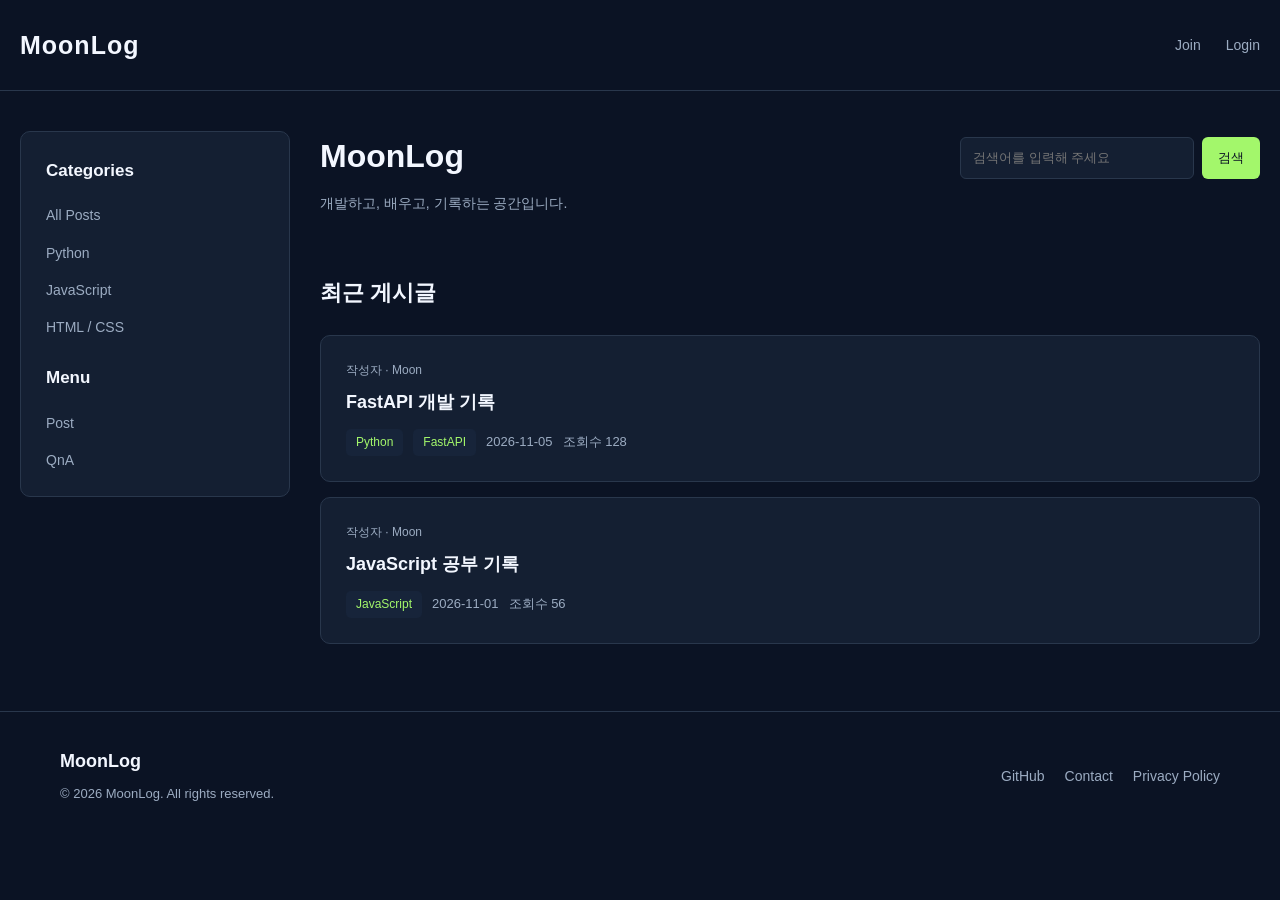
==== index.html @ 754619cf "Add index.html" ====
<!DOCTYPE html>
<html lang="ko">
<head>
    <meta charset="UTF-8">
    <meta name="viewport" content="width=device-width, initial-scale=1.0">
    <title>MoonLog</title>
    <link rel="stylesheet" href="./css/index.css">
</head>
<body>

    <!-- 공통 헤더 -->
    <header id="header"></header>

    <div class="layout">

        <!-- 공통 사이드 메뉴 -->
        <aside id="sidebar"></aside>

        <!-- 페이지별 내용 -->
        <main>
            <section class="intro">
                <div id="top-title">
                    <div>
                        <h2>MoonLog</h2>
                        <p>개발하고, 배우고, 기록하는 공간입니다.</p>
                    </div>

                    <form action="#" method="GET">
                        <div id="search-bar">
                            <input type="text" placeholder="검색어를 입력해 주세요">
                            <input type="submit" value="검색">
                        </div>
                    </form>
                </div>
            </section>

            <section class="posts">
                <h2>최근 게시글</h2>

                <article>
                    <span class="post-author">작성자 · Moon</span>
                    <h3><a href="#">FastAPI 개발 기록</a></h3>
                    <div class="post-info">
                        <span class="tag">Python</span>
                        <span class="tag">FastAPI</span>
                        <span>2026-11-05</span>
                        <span>조회수 128</span>
                    </div>
                </article>

                <article>
                    <span class="post-author">작성자 · Moon</span>
                    <h3><a href="#">JavaScript 공부 기록</a></h3>
                    <div class="post-info">
                        <span class="tag">JavaScript</span>
                        <span>2026-11-01</span>
                        <span>조회수 56</span>
                    </div>
                </article>
            </section>
        </main>
    </div>

    <!-- 공통 푸터 -->
    <footer id="footer"></footer>

    <script src="./js/components/common.js"></script>
</body>
</html>
---- css/index.css ----
/* =========================
   색상 설정
========================= */
:root {
    --bg: #0b1324;
    --panel: #141f32;
    --panel2: #17243a;
    --line: #29374c;
    --text: #f3f7ff;
    --muted: #9cacc2;
    --accent: #a3f76b;
    --aqua: #71d8db;
}

/* =========================
   기본 설정
========================= */
* {
    box-sizing: border-box;
}

body {
    margin: 0;
    background-color: var(--bg);
    color: var(--text);
    font-family: Arial, sans-serif;
    line-height: 1.6;
}

a {
    color: inherit;
    text-decoration: none;
}

a:hover {
    color: var(--accent);
}

/* =========================
   Header
========================= */
header {
    max-width: 1300px;
    margin: 0 auto;
    padding: 25px 20px;

    display: flex;
    justify-content: space-between;
    align-items: center;

    border-bottom: 1px solid var(--line);
}

header h1 {
    margin: 0;
    font-size: 25px;
    letter-spacing: 1px;
}

header nav {
    display: flex;
    gap: 25px;
}

header nav a {
    color: var(--muted);
    font-size: 14px;
}

header nav a:hover {
    color: var(--accent);
}

/* =========================
   전체 레이아웃
========================= */
.layout {
    max-width: 1300px;
    margin: 40px auto;
    padding: 0 20px;

    display: flex;
    align-items: flex-start;
    gap: 30px;
}

/* =========================
   Sidebar
========================= */
aside {
    width: 270px;
    flex-shrink: 0;

    padding: 25px;

    background-color: var(--panel);
    border: 1px solid var(--line);
    border-radius: 10px;
}

aside h3 {
    margin: 0 0 20px;
    font-size: 17px;
}

/* 검색 영역 */
#search-bar {
    display: flex;
    gap: 5px;
    margin-bottom: 30px;
}

/* 검색 입력창 */
#search-bar input[type="text"] {
    flex: 1;
    min-width: 0;
    padding: 10px;

    background-color: var(--bg);
    color: var(--text);

    border: 1px solid var(--line);
    border-radius: 5px;
    outline: none;
}

#search-bar input[type="text"]:focus {
    border-color: var(--accent);
}

/* 검색 버튼 */
#search-bar input[type="submit"] {
    padding: 10px;
    flex-shrink: 0;

    background-color: var(--accent);
    color: var(--bg);

    border: none;
    border-radius: 5px;
    cursor: pointer;
}

#search-bar input[type="submit"]:hover {
    background-color: var(--aqua);
}

.sidebar-menu {
    display: flex;
    flex-direction: column;
    gap: 15px;
}

.sidebar-menu a {
    color: var(--muted);
    font-size: 14px;
}

.sidebar-menu a:hover {
    color: var(--accent);
}

/* =========================
   Main
========================= */
main {
    flex: 1;
    min-width: 0;
    min-height: 60vh;
}

/* 상단 제목 및 검색 영역 */
#top-title {
    display: flex;
    justify-content: space-between;
    align-items: center;
    gap: 30px;
}

/* 제목 */
#top-title h2 {
    margin: 0 0 10px;
    font-size: 32px;
    color: var(--text);
}

/* 소개 문구 */
#top-title p {
    margin: 0;
    color: var(--muted);
    font-size: 14px;
}

/* 검색 영역 */
#top-title form {
    width: 300px;
    flex-shrink: 0;
}

/* 검색창 */
#search-bar {
    display: flex;
    gap: 8px;
}

/* 검색어 입력 */
#search-bar input[type="text"] {
    flex: 1;
    min-width: 0;
    padding: 12px;

    background-color: var(--panel);
    color: var(--text);

    border: 1px solid var(--line);
    border-radius: 6px;
    outline: none;
}

/* 검색창 선택 시 */
#search-bar input[type="text"]:focus {
    border-color: var(--accent);
}

/* 검색 버튼 */
#search-bar input[type="submit"] {
    padding: 12px 16px;

    background-color: var(--accent);
    color: var(--bg);

    border: none;
    border-radius: 6px;
    cursor: pointer;
}

/* 버튼에 마우스를 올렸을 때 */
#search-bar input[type="submit"]:hover {
    background-color: var(--aqua);
}
/* =========================
   소개 영역
========================= */
.intro {
    margin-bottom: 60px;
}

.intro h2 {
    margin: 0 0 15px;
    font-size: 36px;
}

.intro p {
    margin: 0;
    color: var(--muted);
    font-size: 15px;
}

/* =========================
   게시글 목록
========================= */
.posts h2 {
    font-size: 22px;
    margin-bottom: 25px;
}

article {
    padding: 25px;
    margin-bottom: 15px;

    background-color: var(--panel);
    border: 1px solid var(--line);
    border-radius: 10px;

    transition: 0.2s;
}

article:hover {
    background-color: var(--panel2);
    border-color: var(--accent);
}

article h3 {
    margin: 0 0 12px;
    font-size: 18px;
}

.post-author {
    display: block;
    margin-bottom: 8px;
    color: var(--muted);
    font-size: 12px;
}

.post-info {
    display: flex;
    align-items: center;
    flex-wrap: wrap;
    gap: 10px;

    color: var(--muted);
    font-size: 13px;
}

.tag {
    padding: 4px 10px;
    background-color: var(--panel2);
    color: var(--accent);
    border-radius: 5px;
    font-size: 12px;
}

/* =========================
   Footer
========================= */
footer {
    border-top: 1px solid var(--line);
    padding: 35px 20px;
}

.footer-content {
    max-width: 1160px;
    margin: 0 auto;

    display: flex;
    justify-content: space-between;
    align-items: center;
    gap: 20px;
}

.footer-content h3 {
    margin: 0 0 8px;
    font-size: 18px;
}

.footer-content p {
    margin: 0;
    color: var(--muted);
    font-size: 13px;
}

.footer-links {
    display: flex;
    gap: 20px;
    font-size: 14px;
}

.footer-links a {
    color: var(--muted);
}

.footer-links a:hover {
    color: var(--accent);
}
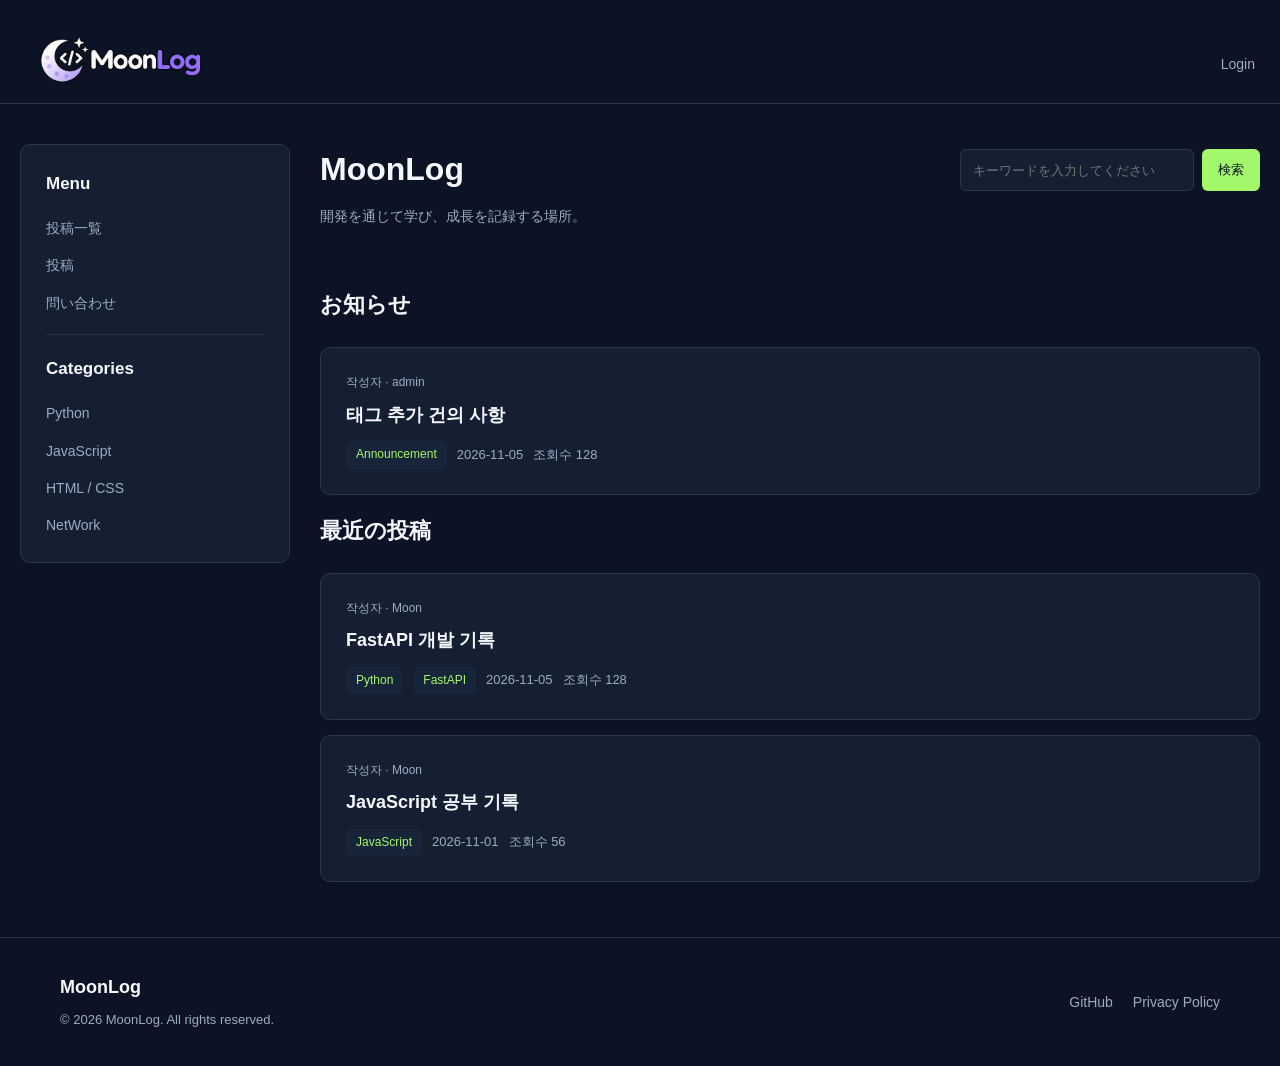
==== commit 1cf1e3eb: "Modify index.html and Add post.html" ====
--- a/index.html
+++ b/index.html
@@ -23,20 +23,31 @@
                 <div id="top-title">
                     <div>
                         <h2>MoonLog</h2>
-                        <p>개발하고, 배우고, 기록하는 공간입니다.</p>
+                        <p>開発を通じて学び、成長を記録する場所。</p>
                     </div>
 
                     <form action="#" method="GET">
                         <div id="search-bar">
-                            <input type="text" placeholder="검색어를 입력해 주세요">
-                            <input type="submit" value="검색">
+                            <input type="text" placeholder="キーワードを入力してください">
+                            <input type="submit" value="検索">
                         </div>
                     </form>
                 </div>
             </section>
 
             <section class="posts">
-                <h2>최근 게시글</h2>
+                <h2>お知らせ</h2>
+                <article>
+                    <span class="post-author">작성자 · admin</span>
+                    <h3><a href="#">태그 추가 건의 사항</a></h3>
+                    <div class="post-info">
+                        <span class="tag">Announcement</span>
+                        <span>2026-11-05</span>
+                        <span>조회수 128</span>
+                    </div>
+                </article>
+
+                <h2>最近の投稿</h2>
 
                 <article>
                     <span class="post-author">작성자 · Moon</span>
--- a/css/index.css
+++ b/css/index.css
@@ -37,13 +37,20 @@
     color: var(--accent);
 }
 
+hr {
+    margin: 20px 0 20px 0;
+    border: none;
+    height: 1px;
+    background-color: var(--line);
+}
+
 /* =========================
    Header
 ========================= */
 header {
     max-width: 1300px;
     margin: 0 auto;
-    padding: 25px 20px;
+    padding: 25px 25px 0 20px;
 
     display: flex;
     justify-content: space-between;
